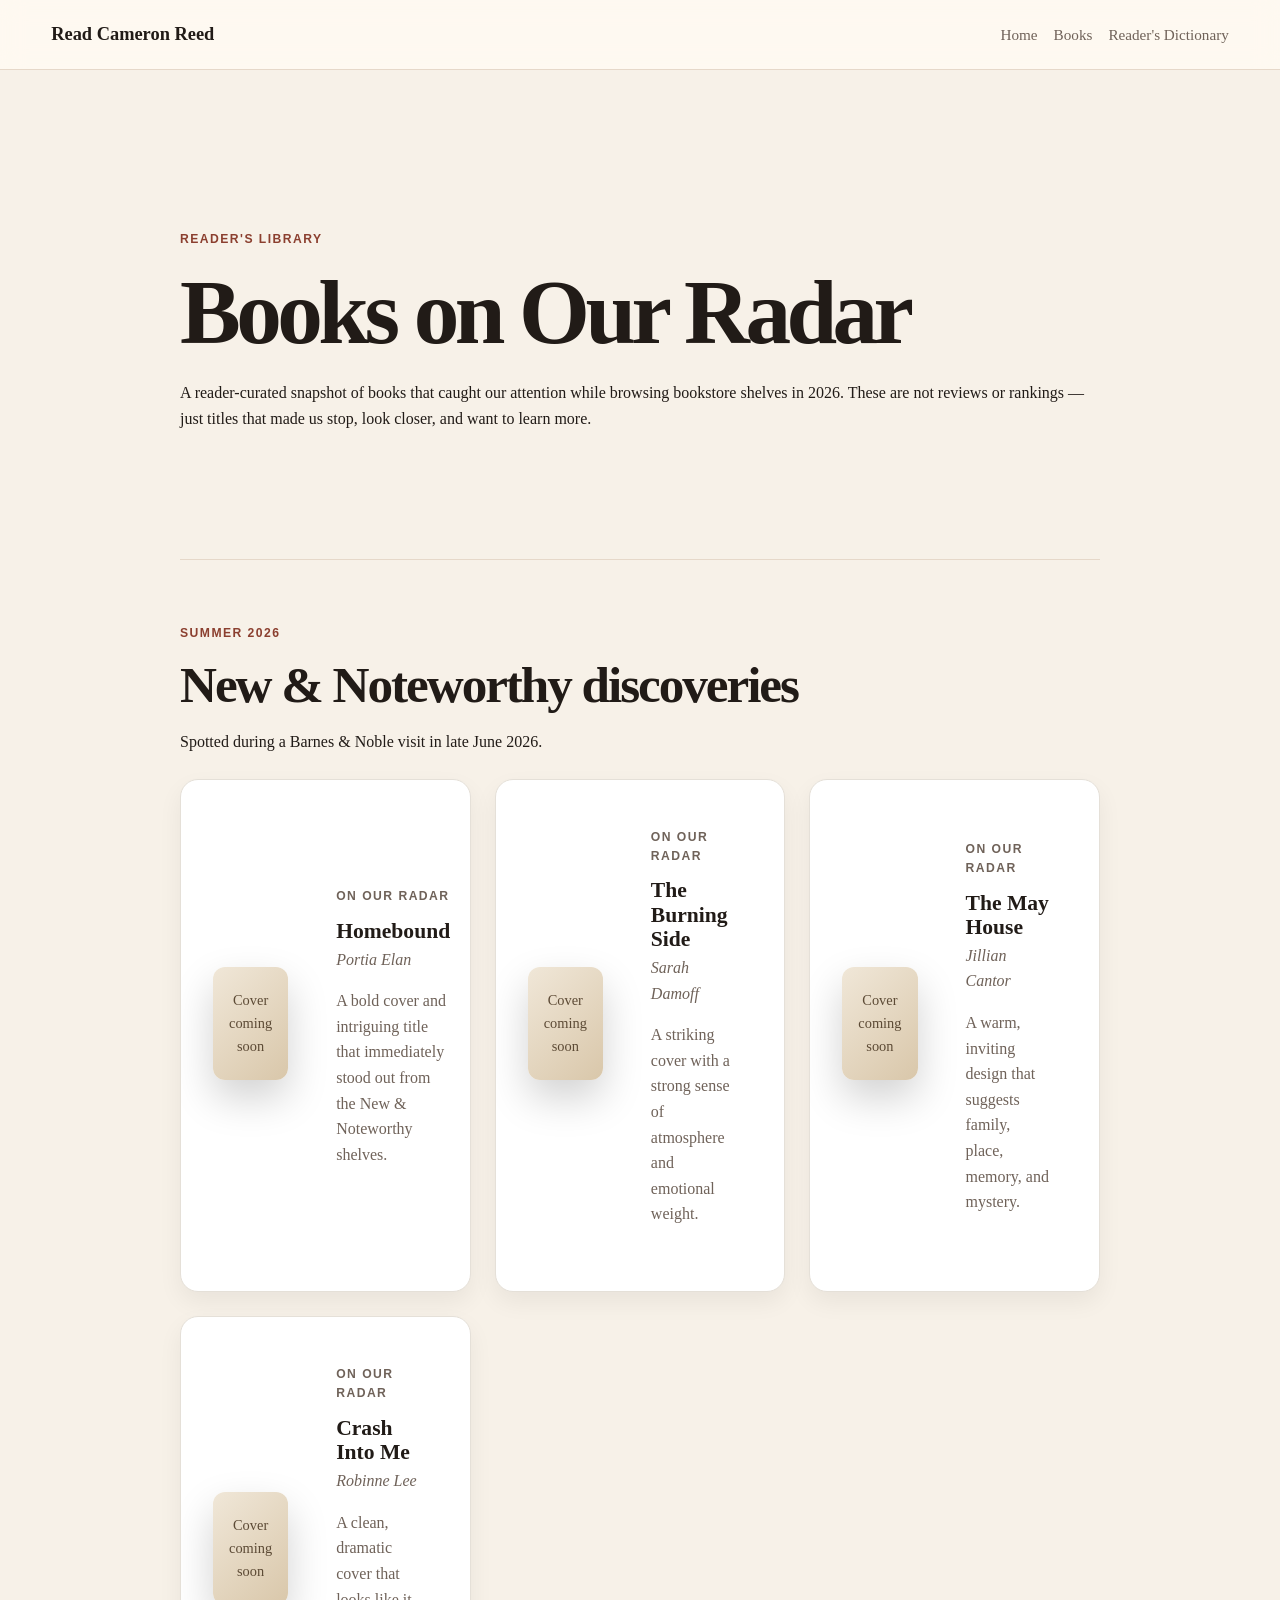
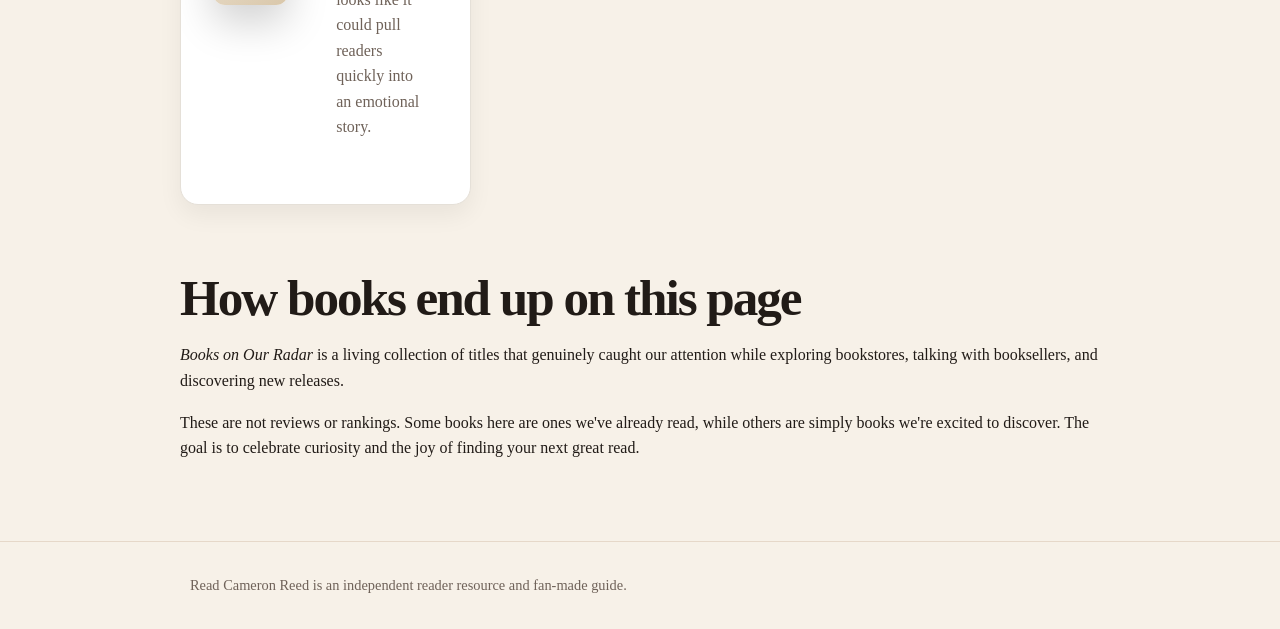
==== books-on-our-radar/index.html @ 3d7f7a55 "Add Books on Our Radar and homepage Reader's Library update" ====
<!DOCTYPE html>
<html lang="en">

<head>
    <!-- Google tag (gtag.js) -->
    <script async src="https://www.googletagmanager.com/gtag/js?id=G-PW70NG52H1"></script>
    <script>
        window.dataLayer = window.dataLayer || [];
        function gtag() { dataLayer.push(arguments); }
        gtag('js', new Date());

        gtag('config', 'G-PW70NG52H1');
    </script>

    <meta charset="UTF-8" />
    <meta name="viewport" content="width=device-width, initial-scale=1.0" />

    <title>Books on Our Radar | Read Cameron Reed</title>

    <meta name="description"
        content="A reader-curated collection of books that caught our attention while browsing bookstores and discovering new releases in 2026." />

    <link rel="canonical" href="https://readcameronreed.com/readers-library/books-on-our-radar/" />

    <meta name="robots" content="index,follow" />
    <meta name="author" content="Read Cameron Reed" />
    <meta name="theme-color" content="#0b1220" />

    <link rel="canonical" href="https://readcameronreed.com/the-fortunate-fall/" />

    <!-- Open Graph -->
    <meta property="og:type" content="website" />
    <meta property="og:site_name" content="Read Cameron Reed" />
    <meta property="og:title" content="Books on Our Radar | Read Cameron Reed" />
    <meta property="og:description"
        content="A reader-curated collection of books that caught our attention while browsing bookstores and discovering new releases in 2026." />
    <meta property="og:url" content="https://readcameronreed.com/readers-library/books-on-our-radar/" />
    <meta property="og:image" content="https://readcameronreed.com/assets/images/social/books-on-our-radar.jpg" />
    <meta property="og:image:width" content="1200" />
    <meta property="og:image:height" content="630" />
    <meta property="og:image:alt" content="Books on Our Radar by Read Cameron Reed" />

    <!-- Twitter -->
    <meta name="twitter:card" content="summary_large_image" />
    <meta name="twitter:title" content="Books on Our Radar | Read Cameron Reed" />
    <meta name="twitter:description"
        content="A reader-curated collection of books that caught our attention while browsing bookstores and discovering new releases in 2026." />
    <meta name="twitter:image" content="https://readcameronreed.com/assets/images/social/books-on-our-radar.jpg" />

    <!-- Icons -->
    <link rel="icon" href="/favicon.ico" sizes="any">
    <link rel="icon" type="image/svg+xml" href="/assets/favicon.svg">
    <link rel="icon" type="image/png" sizes="32x32" href="/favicon-32x32.png">
    <link rel="icon" type="image/png" sizes="16x16" href="/favicon-16x16.png">
    <link rel="apple-touch-icon" href="/apple-touch-icon.png">

    <link rel="stylesheet" href="/assets/style.css?v=1.0.6" />
</head>

<body>
    <header class="site-header">
        <a class="site-logo" href="/">Read Cameron Reed</a>

        <nav class="site-nav" aria-label="Main navigation">
            <a href="/">Home</a>
            <a href="/the-fortunate-fall/" aria-current="page">Books</a>
            <!-- <a href="/readers-library/">Reader's Library</a> -->
            <a href="/readers-dictionary/">Reader's Dictionary</a>
        </nav>
    </header>

    <main class="page-shell">
        <section class="hero">
            <p class="eyebrow">Reader's Library</p>
            <h1>Books on Our Radar</h1>
            <p class="lede">
                A reader-curated snapshot of books that caught our attention while browsing
                bookstore shelves in 2026. These are not reviews or rankings — just titles
                that made us stop, look closer, and want to learn more.
            </p>
        </section>

        <section class="section">
            <div class="section-heading">
                <p class="eyebrow">Summer 2026</p>
                <h2>New & Noteworthy discoveries</h2>
                <p>
                    Spotted during a Barnes & Noble visit in late June 2026.
                </p>
            </div>

            <div class="book-grid">
                <article class="book-card">
                    <div class="book-cover placeholder-cover">Cover coming soon</div>
                    <div class="book-card-body">
                        <p class="chapter-label">On our radar</p>
                        <h3>Homebound</h3>
                        <p class="book-author">Portia Elan</p>
                        <p>
                            A bold cover and intriguing title that immediately stood out from the
                            New & Noteworthy shelves.
                        </p>
                    </div>
                </article>

                <article class="book-card">
                    <div class="book-cover placeholder-cover">Cover coming soon</div>
                    <div class="book-card-body">
                        <p class="chapter-label">On our radar</p>
                        <h3>The Burning Side</h3>
                        <p class="book-author">Sarah Damoff</p>
                        <p>
                            A striking cover with a strong sense of atmosphere and emotional weight.
                        </p>
                    </div>
                </article>

                <article class="book-card">
                    <div class="book-cover placeholder-cover">Cover coming soon</div>
                    <div class="book-card-body">
                        <p class="chapter-label">On our radar</p>
                        <h3>The May House</h3>
                        <p class="book-author">Jillian Cantor</p>
                        <p>
                            A warm, inviting design that suggests family, place, memory, and mystery.
                        </p>
                    </div>
                </article>

                <article class="book-card">
                    <div class="book-cover placeholder-cover">Cover coming soon</div>
                    <div class="book-card-body">
                        <p class="chapter-label">On our radar</p>
                        <h3>Crash Into Me</h3>
                        <p class="book-author">Robinne Lee</p>
                        <p>
                            A clean, dramatic cover that looks like it could pull readers quickly into
                            an emotional story.
                        </p>
                    </div>
                </article>
            </div>
        </section>

        <section class="reader-note">
            <h2>How books end up on this page</h2>

            <p>
                <em>Books on Our Radar</em> is a living collection of titles that genuinely
                caught our attention while exploring bookstores, talking with booksellers,
                and discovering new releases.
            </p>

            <p>
                These are not reviews or rankings. Some books here are ones we've already
                read, while others are simply books we're excited to discover. The goal is
                to celebrate curiosity and the joy of finding your next great read.
            </p>
        </section>
    </main>

    <footer class="site-footer">
        <p>
            Read Cameron Reed is an independent reader resource and fan-made guide.
        </p>
    </footer>
</body>

</html>
---- assets/style.css ----
:root {
  --bg: #f7f1e8;
  --surface: #fffaf2;
  --text: #211b17;
  --muted: #6f6259;
  --accent: #8b3f2f;
  --accent-dark: #652b21;
  --border: #e6d8c9;
  --shadow: 0 18px 45px rgba(33, 27, 23, 0.08);
}

* {
  box-sizing: border-box;
}

body {
  margin: 0;
  font-family: Georgia, "Times New Roman", serif;
  background: var(--bg);
  color: var(--text);
  line-height: 1.6;
}

a {
  color: inherit;
}

.site-header {
  display: flex;
  justify-content: space-between;
  align-items: center;
  gap: 1rem;
  padding: 1.25rem clamp(1rem, 4vw, 4rem);
  border-bottom: 1px solid var(--border);
  background: rgba(255, 250, 242, 0.88);
  position: sticky;
  top: 0;
  backdrop-filter: blur(12px);
  z-index: 10;
}

.site-logo {
  font-weight: 700;
  text-decoration: none;
  font-size: 1.15rem;
}

.site-nav {
  display: flex;
  gap: 1rem;
  flex-wrap: wrap;
}

.site-nav a {
  text-decoration: none;
  color: var(--muted);
  font-size: 0.95rem;
}

.site-nav a:hover {
  color: var(--accent);
}

main {
  width: min(1080px, calc(100% - 2rem));
  margin: 0 auto;
}

.hero {
  padding: clamp(4rem, 10vw, 7rem) 0;
}

.eyebrow,
.chapter-label {
  color: var(--accent);
  text-transform: uppercase;
  letter-spacing: 0.12em;
  font-size: 0.76rem;
  font-weight: 700;
  margin: 0 0 0.75rem;
  font-family: Arial, sans-serif;
}

h1,
h2,
h3 {
  line-height: 1.12;
  margin: 0;
}

h1 {
  font-size: clamp(2.7rem, 8vw, 5.7rem);
  max-width: 900px;
  letter-spacing: -0.05em;
}

h2 {
  font-size: clamp(2rem, 5vw, 3.2rem);
  letter-spacing: -0.04em;
}

h3 {
  font-size: 1.35rem;
}

.hero-text {
  max-width: 680px;
  color: var(--muted);
  font-size: 1.2rem;
  margin: 1.5rem 0 0;
}

.hero-actions {
  display: flex;
  gap: 0.85rem;
  flex-wrap: wrap;
  margin-top: 2rem;
}

.button {
  display: inline-flex;
  align-items: center;
  justify-content: center;
  min-height: 44px;
  padding: 0.75rem 1.05rem;
  border-radius: 999px;
  text-decoration: none;
  font-family: Arial, sans-serif;
  font-weight: 700;
}

.button.primary {
  background: var(--accent);
  color: white;
}

.button.primary:hover {
  background: var(--accent-dark);
}

.button.secondary {
  border: 1px solid var(--border);
  background: var(--surface);
}

.section {
  padding: 4rem 0;
  border-top: 1px solid var(--border);
}

.section-heading {
  margin-bottom: 1.5rem;
}

.book-card,
.guide-card,
.about-section {
  background: var(--surface);
  border: 1px solid var(--border);
  border-radius: 28px;
  padding: clamp(1.25rem, 3vw, 2rem);
  box-shadow: var(--shadow);
}

.book-card {
  display: flex;
  align-items: center;
  justify-content: space-between;
  gap: 2rem;
}

.book-card p,
.guide-card p,
.about-section p {
  color: var(--muted);
}

.guide-grid {
  display: grid;
  grid-template-columns: repeat(2, minmax(0, 1fr));
  gap: 1rem;
}

.guide-card.muted {
  opacity: 0.78;
}

.text-link {
  color: var(--accent);
  font-weight: 700;
  text-decoration: none;
  white-space: nowrap;
}

.text-link:hover {
  text-decoration: underline;
}

.text-link.disabled {
  color: var(--muted);
  pointer-events: none;
}

.site-footer {
  padding: 2rem clamp(1rem, 4vw, 4rem);
  color: var(--muted);
  font-size: 0.9rem;
  border-top: 1px solid var(--border);
}

.site-footer p {
  max-width: 900px;
  margin: 0 auto;
}

@media (max-width: 720px) {

  .site-header,
  .book-card {
    align-items: flex-start;
    flex-direction: column;
  }

  .guide-grid {
    grid-template-columns: 1fr;
  }

  h1 {
    font-size: clamp(2.4rem, 14vw, 4rem);
  }
}

.book-cover {
  width: min(220px, 100%);
  border-radius: 12px;
  box-shadow: 0 18px 40px rgba(0, 0, 0, 0.18);

  margin: 0 auto 1.5rem;
  display: block;
}

/* ==========================================================
   Homepage
   ========================================================== */

#books,
#guides,
#about {
  scroll-margin-top: 30px;
}

/* ==========================================================
   Chapter Guide Pages
   ========================================================== */

.page-shell {
  max-width: 960px;
  margin: 0 auto;
  padding: 3rem 1.25rem 4rem;
}

.chapter-guide {
  max-width: 760px;
  margin: 0 auto;
  line-height: 1.75;
}

.chapter-guide .eyebrow {
  margin-bottom: 0.75rem;
  font-size: 0.78rem;
  font-weight: 700;
  letter-spacing: 0.12em;
  text-transform: uppercase;
  color: #7a5c3e;
}

.chapter-guide h1 {
  margin: 0 0 1rem;
  font-size: clamp(2.25rem, 6vw, 4.25rem);
  line-height: 1.05;
  letter-spacing: -0.04em;
}

.chapter-guide .lede {
  margin: 0 0 1.5rem;
  font-size: 1.2rem;
  line-height: 1.65;
  color: #4d4036;
}

.spoiler-note {
  margin: 1.5rem 0 2.75rem;
  padding: 1rem 1.1rem;
  border-left: 4px solid #9b6a3d;
  border-radius: 0.75rem;
  background: #fff7ed;
  color: #4d3420;
}

.chapter-guide section {
  margin-top: 3rem;
}

.chapter-guide h2 {
  margin: 0 0 1rem;
  padding-top: 0.25rem;
  font-size: clamp(1.45rem, 3vw, 2rem);
  line-height: 1.2;
  letter-spacing: -0.02em;
}

.chapter-guide h3 {
  margin: 1.5rem 0 0.5rem;
  font-size: 1.15rem;
  line-height: 1.3;
}

.chapter-guide p {
  margin: 0 0 1.15rem;
}

.chapter-guide ul {
  margin: 0.75rem 0 1.35rem;
  padding-left: 1.25rem;
}

.chapter-guide li {
  margin-bottom: 0.55rem;
}

.chapter-nav {
  display: flex;
  justify-content: space-between;
  gap: 1rem;
  margin-top: 3.5rem;
  padding-top: 1.5rem;
  border-top: 1px solid rgba(80, 60, 40, 0.18);
  font-weight: 700;
}

.chapter-nav span {
  color: #6f6259;
}

@media (max-width: 640px) {
  .page-shell {
    padding-top: 2rem;
  }

  .chapter-guide {
    line-height: 1.68;
  }

  .chapter-guide section {
    margin-top: 2.4rem;
  }

  .chapter-nav {
    flex-direction: column;
  }
}

.chapter-book {
  display: inline-flex;
  align-items: center;
  gap: 1rem;

  margin: 1.5rem 0;
  padding: 0.75rem 1rem;

  background: var(--surface-color);
  border: 1px solid var(--border-color);
  border-radius: 12px;
}

.chapter-book-cover {
  width: 56px;
  border-radius: 6px;
  box-shadow: 0 4px 12px rgba(0, 0, 0, .15);
}

.chapter-book span {
  color: var(--text-muted);
  font-size: 0.9rem;
}

/* ==========================================================
   Documentation Pages
   ========================================================== */

.doc-shell {
  max-width: 1100px;
  margin: 0 auto;
  padding: 4rem 1.5rem 5rem;
}

.doc-hero {
  max-width: 760px;
  margin-bottom: 5rem;
}

.doc-hero h1 {
  margin: 0.25rem 0 1rem;
  font-size: clamp(3rem, 7vw, 4.8rem);
  line-height: 1.05;
  letter-spacing: -0.045em;
}

.doc-lede {
  max-width: 720px;
  margin-bottom: 2rem;
  font-size: 1.3rem;
  line-height: 1.7;
  color: #555;
}

.doc-actions {
  display: flex;
  gap: 1rem;
  flex-wrap: wrap;
}

.doc-section {
  margin-top: 5rem;
}

.doc-section-heading {
  margin-bottom: 2rem;
}

.doc-section-heading h2 {
  margin: 0.25rem 0 0;
  font-size: clamp(2rem, 4vw, 2.8rem);
  line-height: 1.15;
}

.doc-copy {
  max-width: 760px;
}

.doc-copy p {
  margin-bottom: 1.4rem;
  font-size: 1.08rem;
  line-height: 1.85;
}

.doc-grid {
  display: grid;
  grid-template-columns: repeat(auto-fit, minmax(320px, 1fr));
  gap: 1.75rem;
}

.doc-card {
  padding: 1.75rem;
  border: 1px solid #e6e6e6;
  border-radius: 18px;
  background: #fff;
  transition:
    transform .18s ease,
    box-shadow .18s ease,
    border-color .18s ease;
}

.doc-card:hover {
  transform: translateY(-3px);
  border-color: #d7d7d7;
  box-shadow: 0 12px 32px rgba(0, 0, 0, .06);
}

.doc-card.muted {
  background: #fafafa;
}

.doc-card h3 {
  margin: .35rem 0 1rem;
  font-size: 1.35rem;
}

.doc-card p {
  margin-bottom: 1.4rem;
  line-height: 1.7;
}

.status-pill {
  display: inline-block;
  padding: .4rem .8rem;
  border-radius: 999px;
  background: #f2f2f2;
  font-size: .85rem;
  font-weight: 600;
  color: #666;
}

.doc-callout {
  max-width: 820px;
  padding-top: 3rem;
  border-top: 1px solid #ececec;
}

.doc-callout h2 {
  margin-bottom: 1rem;
}

.doc-callout p {
  font-size: 1.1rem;
  line-height: 1.8;
}

@media (max-width: 768px) {

  .doc-shell {
    padding-top: 2.5rem;
  }

  .doc-hero {
    margin-bottom: 3.5rem;
  }

  .doc-section {
    margin-top: 3.5rem;
  }

}

html {
  scroll-behavior: smooth;
}

.doc-section {
  scroll-margin-top: 90px;
}

.doc-hero-image {
  display: block;
  width: 100%;
  max-width: 900px;
  height: auto;

  margin-top: 3rem;
  margin-bottom: 2.5rem;

  border-radius: 18px;
  box-shadow: 0 20px 60px rgba(0, 0, 0, 0.18);
}

.guide-overview {
  margin: 1.5rem 0;
}

.guide-overview p {
  margin: 0.5rem 0;
}

.doc-hero-with-cover {
  display: grid;
  grid-template-columns: minmax(0, 1fr) 220px;
  gap: 2rem;
  align-items: center;
}

.doc-book-cover {
  width: 220px;
  max-width: 100%;
  margin: 0;
  justify-self: center;
}

@media (max-width: 700px) {
  .doc-hero-with-cover {
    grid-template-columns: 1fr;
  }

  .doc-book-cover {
    order: -1;
    margin: 0 auto 1.25rem;
  }
}

.doc-book-cover {
  transition: transform 0.2s ease, box-shadow 0.2s ease;
}

.doc-book-cover:hover {
  transform: translateY(-2px);
  box-shadow: 0 24px 48px rgba(0, 0, 0, .22);
}

.doc-hero-image {
  max-width: 720px;
  width: 100%;
  margin: 2rem auto 0;
  display: block;
  border-radius: 16px;
}

/* ==========================================================
   Reader's Dictionary
   ========================================================== */

.dictionary-entry {
  max-width: 820px;
  margin: 0 auto;
  padding: 3rem 0;
}

.dictionary-entry .eyebrow {
  margin-bottom: 0.75rem;
  color: #8aa4d6;
  font-size: 0.85rem;
  font-weight: 700;
  letter-spacing: 0.12em;
  text-transform: uppercase;
}

.dictionary-entry h1 {
  margin: 0 0 1rem;
  font-size: clamp(2.4rem, 6vw, 4.25rem);
  line-height: 1;
}

.dictionary-entry .lede {
  margin: 0 0 2.5rem;
  padding: 1.5rem 1.75rem;
  border-left: 4px solid var(--accent, #4f8cff);
  background: rgba(255, 255, 255, 0.04);
  border-radius: 0.75rem;
  font-size: 1.125rem;
  line-height: 1.8;
}

.dictionary-entry section {
  margin: 2.5rem 0;
}

.dictionary-entry h2 {
  margin: 0 0 0.9rem;
  font-size: 1.5rem;
}

.dictionary-entry p {
  line-height: 1.85;
}

.dictionary-entry ul {
  margin: 1rem 0;
  padding-left: 1.4rem;
}

.dictionary-entry li {
  margin: 0.65rem 0;
  line-height: 1.75;
}

.dictionary-entry hr {
  border: 0;
  height: 1px;
  background: rgba(255, 255, 255, .08);
  margin: 2.75rem 0;
}

.dictionary-nav {
  display: flex;
  justify-content: space-between;
  align-items: center;
  gap: 1rem;
  margin-top: 3rem;
  padding-top: 2rem;
  border-top: 1px solid rgba(255, 255, 255, .08);
  font-size: .95rem;
}

.dictionary-nav a {
  font-weight: 600;
  text-decoration: none;
  transition: opacity .2s ease;
}

.dictionary-nav a:hover {
  opacity: .75;
}

@media (max-width: 640px) {
  .dictionary-entry {
    padding: 2rem 0;
  }

  .dictionary-entry .lede {
    padding: 1.1rem;
    font-size: 1.05rem;
  }

  .dictionary-nav {
    flex-direction: column;
  }
}

.dictionary-entry ul {
  margin: 1rem 0;
  padding-left: 1.35rem;
}

.dictionary-entry li {
  margin: 0.25rem 0;
  line-height: 1.55;
}

.dictionary-entry section+section {
  margin-top: 4.5rem;
}

.dictionary-card {
  margin-top: 1.5rem;
  padding: 2rem;
  border-radius: 18px;
  background: rgba(255, 255, 255, .04);
  border: 1px solid rgba(255, 255, 255, .08);
}

.dictionary-card h3 {
  margin-top: 0;
}

.dictionary-card a {
  display: inline-block;
  margin-top: 1rem;
  font-weight: 600;
}

.dictionary-list,
.coming-soon {
  display: grid;
  gap: .6rem;
  margin-top: 1rem;
}

.coming-soon li {
  opacity: .7;
}

.dictionary-index {
  max-width: 860px;
  margin: 0 auto;
  padding: 3rem 0;
}

.dictionary-index section {
  margin-top: 4rem;
}

.dictionary-index .doc-hero {
  margin-top: 0;
}

.dictionary-card {
  margin-top: 1.25rem;
  padding: 2rem;
  border-radius: 18px;
  background: rgba(255, 255, 255, 0.04);
  border: 1px solid rgba(255, 255, 255, 0.09);
}

.dictionary-card h3 {
  margin: 0 0 0.75rem;
  font-size: 1.8rem;
}

.dictionary-card p {
  max-width: 620px;
}

.dictionary-link {
  display: inline-block;
  margin-top: 1rem;
  font-weight: 700;
  text-decoration: none;
}

.dictionary-link:hover {
  text-decoration: underline;
}

.dictionary-list,
.coming-soon {
  display: grid;
  gap: 0.45rem;
  margin-top: 1rem;
  padding-left: 1.25rem;
}

.coming-soon li {
  opacity: 0.75;
}

@media (max-width: 640px) {
  .dictionary-index {
    padding: 2rem 0;
  }

  .dictionary-index section {
    margin-top: 3rem;
  }

  .dictionary-card {
    padding: 1.35rem;
  }
}

.dictionary-banner {
    max-width: 1100px;
    margin: 3rem auto 4rem;
}

.dictionary-banner img {
  display: block;
  width: 100%;
  height: auto;
  border-radius: 18px;

  box-shadow:
    0 20px 50px rgba(0, 0, 0, .35);

  border: 1px solid rgba(255, 255, 255, .08);
}

/* ==========================================================
   Book's On Our Radar
   ========================================================== */

.book-grid {
  display: grid;
  grid-template-columns: repeat(auto-fit, minmax(220px, 1fr));
  gap: 1.5rem;
}

.book-card {
  background: var(--card-bg, #fff);
  border: 1px solid var(--border-color, #e5e0d8);
  border-radius: 18px;
  overflow: hidden;
  box-shadow: 0 10px 24px rgba(0, 0, 0, 0.06);
}

.book-cover {
  aspect-ratio: 2 / 3;
  display: flex;
  align-items: center;
  justify-content: center;
  text-align: center;
  padding: 1rem;
  font-size: 0.9rem;
}

.placeholder-cover {
  background: linear-gradient(135deg, #f0e7d8, #d9c7aa);
  color: #5c4a35;
}

.book-card-body {
  padding: 1rem;
}

.book-card h3 {
  margin: 0.25rem 0;
}

.book-author {
  margin: 0 0 0.75rem;
  font-style: italic;
  color: var(--muted-text, #6f665c);
}
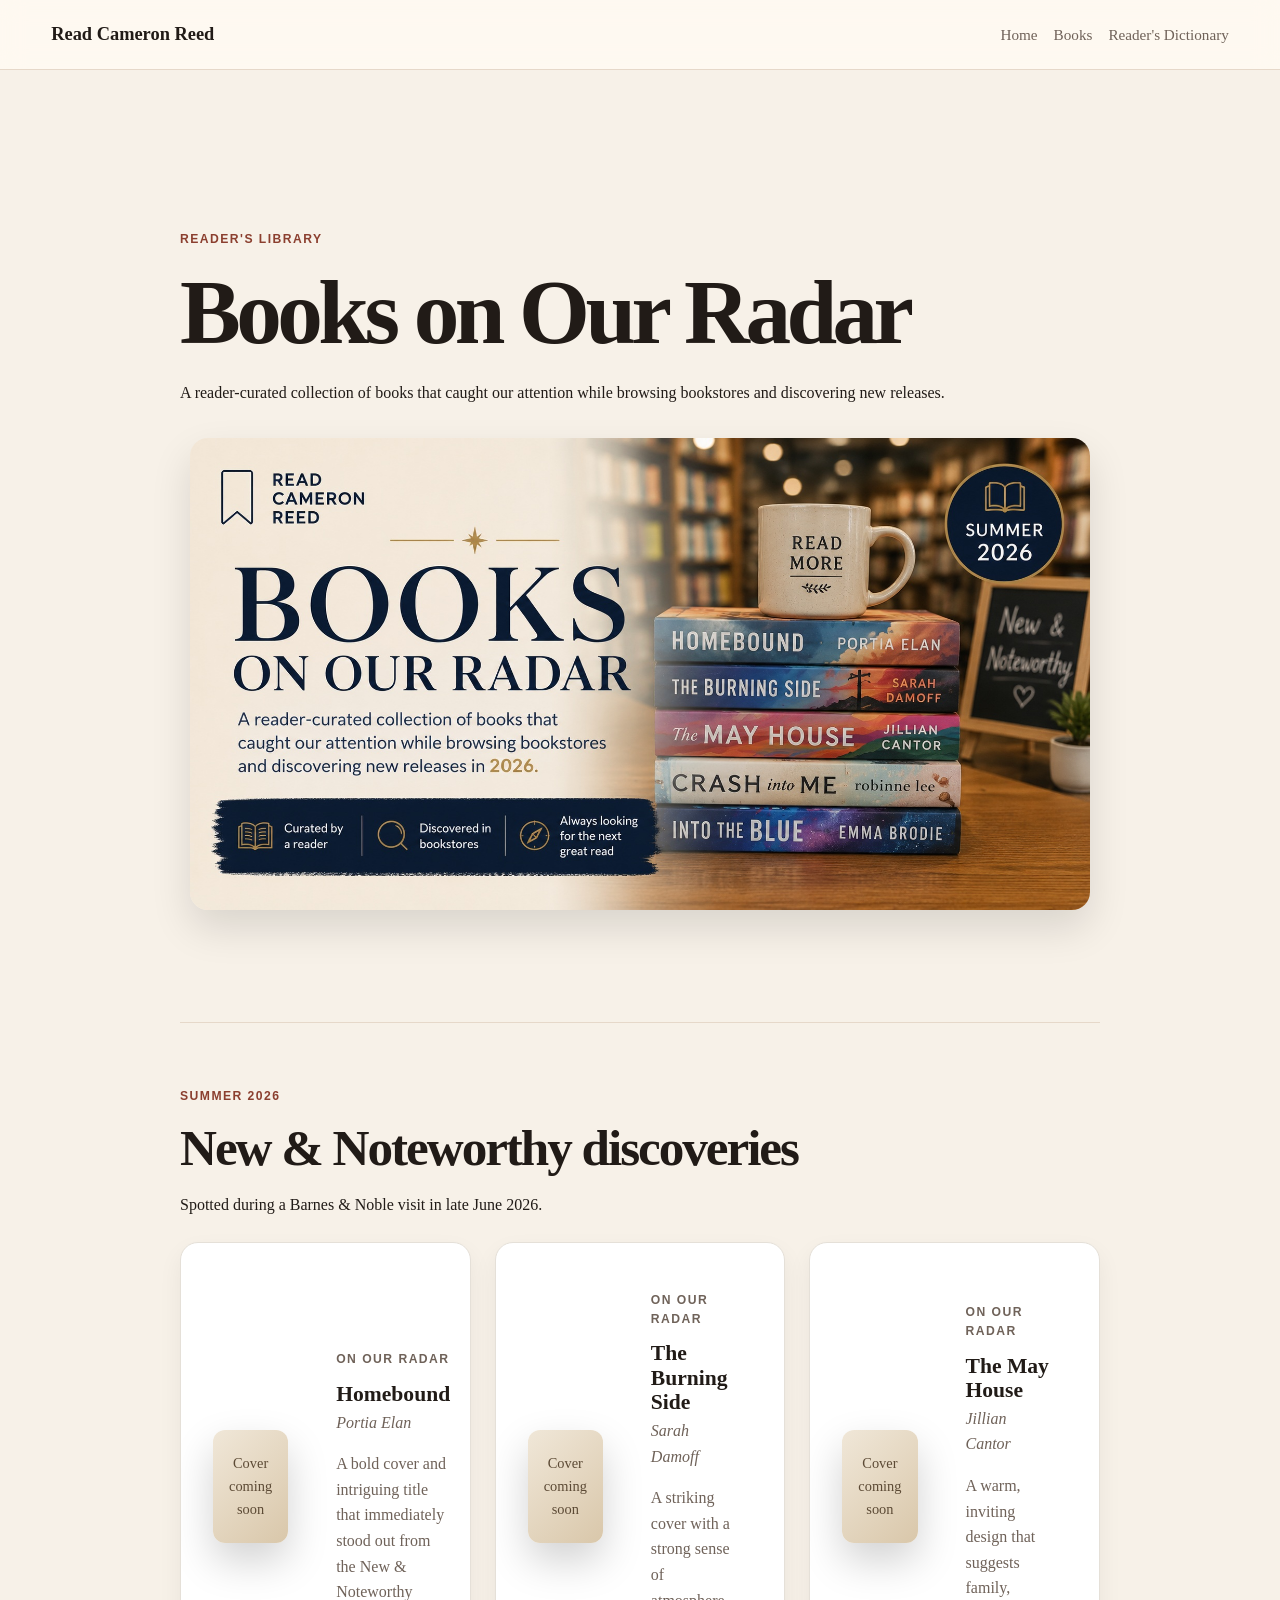
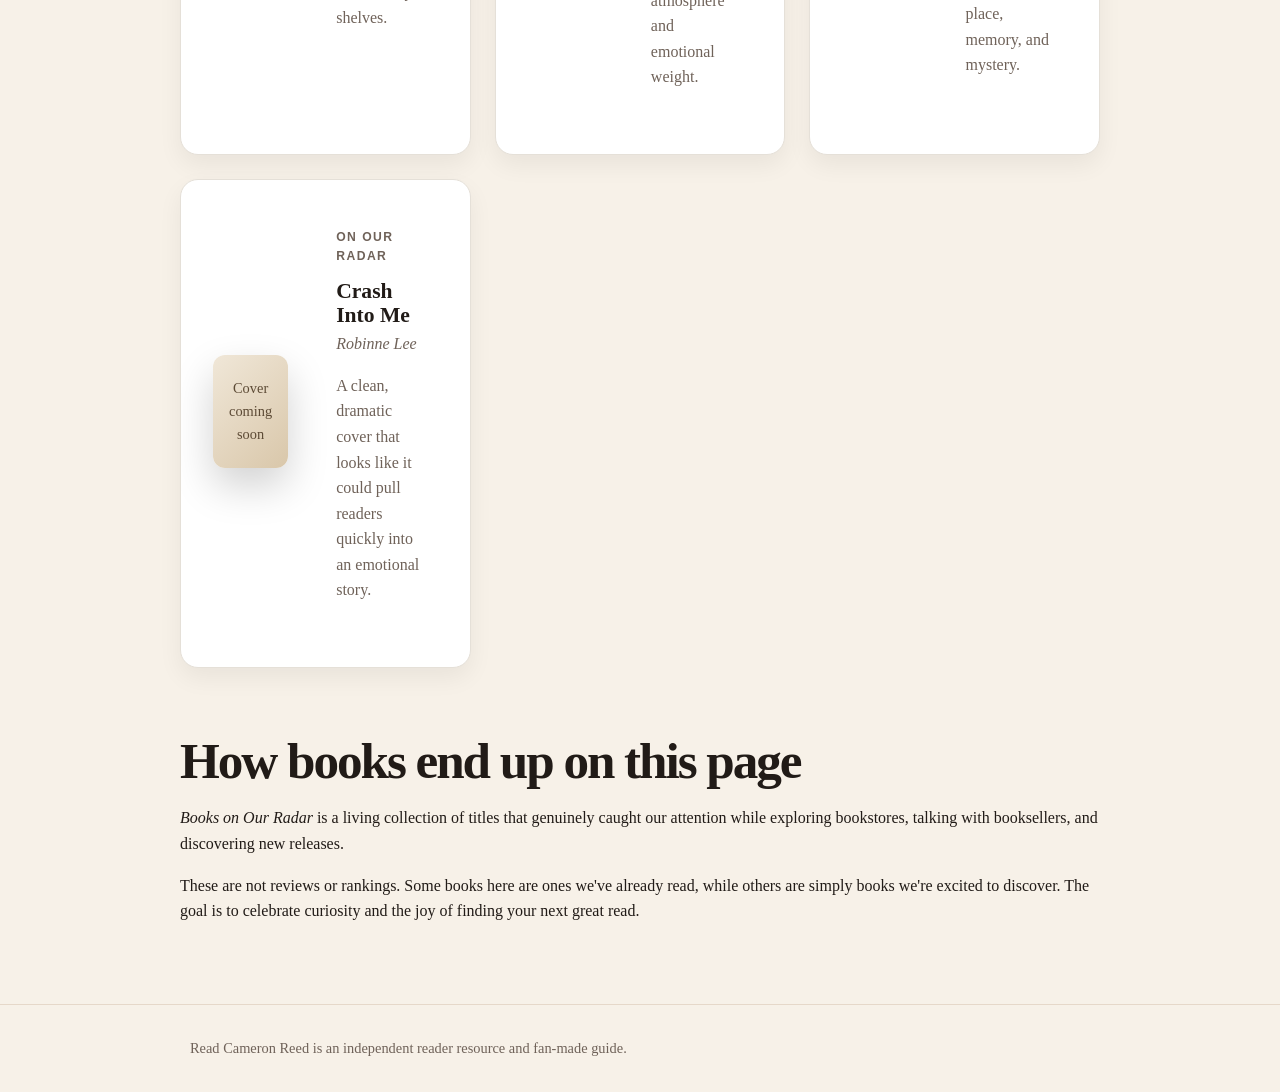
==== commit f003d4ad: "Add Recently Added section to homepage" ====
--- a/books-on-our-radar/index.html
+++ b/books-on-our-radar/index.html
@@ -54,7 +54,7 @@
     <link rel="icon" type="image/png" sizes="16x16" href="/favicon-16x16.png">
     <link rel="apple-touch-icon" href="/apple-touch-icon.png">
 
-    <link rel="stylesheet" href="/assets/style.css?v=1.0.6" />
+    <link rel="stylesheet" href="/assets/style.css?v=1.0.8" />
 </head>
 
 <body>
@@ -72,12 +72,16 @@
     <main class="page-shell">
         <section class="hero">
             <p class="eyebrow">Reader's Library</p>
+
             <h1>Books on Our Radar</h1>
+
             <p class="lede">
-                A reader-curated snapshot of books that caught our attention while browsing
-                bookstore shelves in 2026. These are not reviews or rankings — just titles
-                that made us stop, look closer, and want to learn more.
+                A reader-curated collection of books that caught our attention while
+                browsing bookstores and discovering new releases.
             </p>
+
+            <img class="hero-social-card" src="/assets/images/social/books-on-our-radar.jpg"
+                alt="Books on Our Radar by Read Cameron Reed">
         </section>
 
         <section class="section">
--- a/assets/style.css
+++ b/assets/style.css
@@ -249,6 +249,34 @@
   scroll-margin-top: 30px;
 }
 
+.recent-list {
+  list-style: none;
+  margin: 2rem 0 0;
+  padding: 0;
+}
+
+.recent-list li {
+  display: flex;
+  gap: 1rem;
+  align-items: flex-start;
+
+  padding: 1.5rem 0;
+  border-bottom: 1px solid var(--border-color);
+}
+
+.recent-list li:last-child {
+  border-bottom: none;
+}
+
+.recent-list li {
+  padding: 1.5rem;
+  margin-bottom: 1rem;
+
+  border: 1px solid var(--border-color);
+  border-radius: 12px;
+  background: var(--surface-color);
+}
+
 /* ==========================================================
    Chapter Guide Pages
    ========================================================== */
@@ -806,8 +834,8 @@
 }
 
 .dictionary-banner {
-    max-width: 1100px;
-    margin: 3rem auto 4rem;
+  max-width: 1100px;
+  margin: 3rem auto 4rem;
 }
 
 .dictionary-banner img {
@@ -869,3 +897,14 @@
   color: var(--muted-text, #6f665c);
 }
 
+.hero-social-card {
+  display: block;
+  width: 100%;
+  max-width: 900px;
+
+  margin: 2rem auto 0;
+
+  border-radius: 18px;
+  border: 1px solid var(--border-color);
+  box-shadow: 0 18px 40px rgba(0, 0, 0, 0.12);
+}
